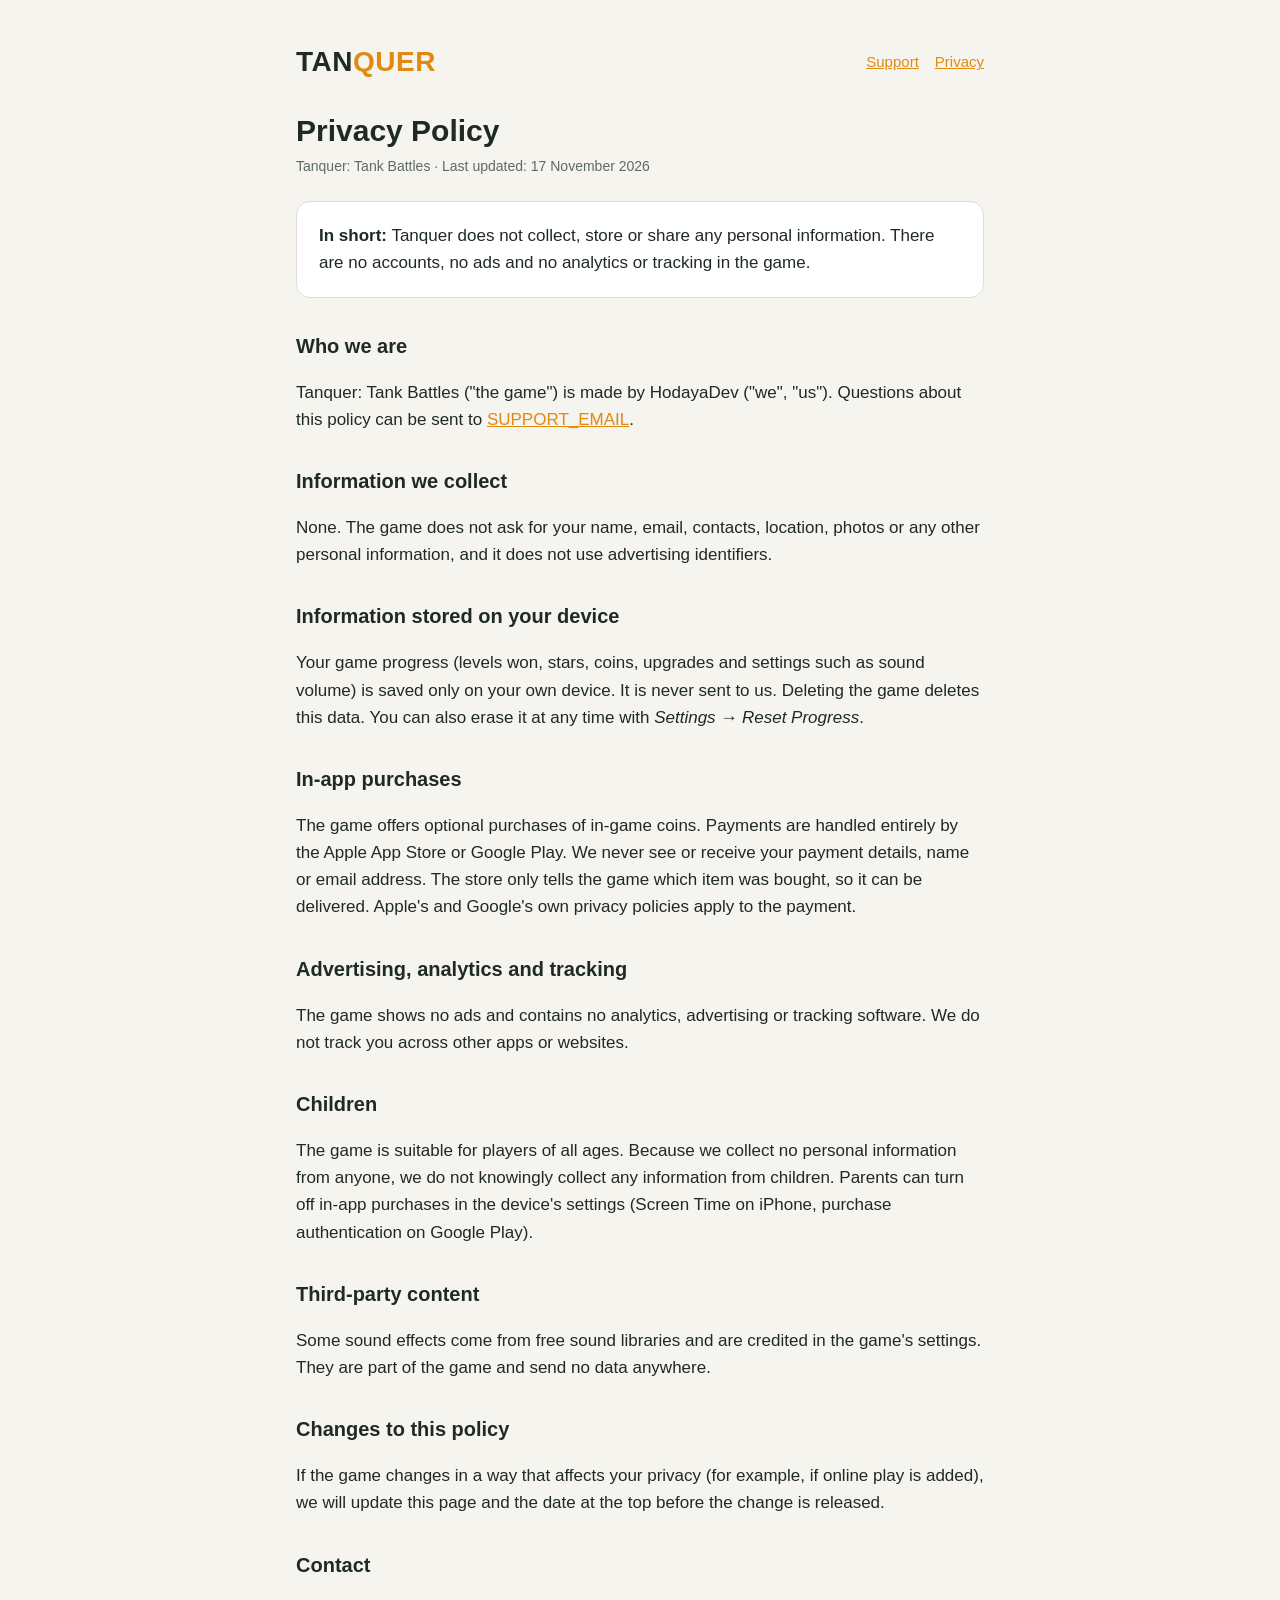
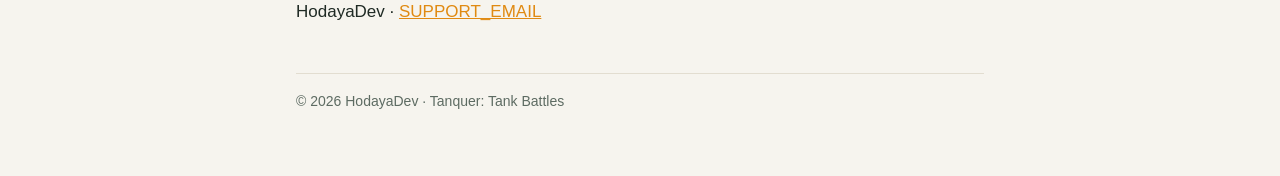
==== privacy.html @ f0acc4b1 "Tanquer support page and privacy policy Co-Authored-By: Claude Opus 5.5 <noreply@anthropic.com>" ====
<!doctype html>
<html lang="en">
<head>
<meta charset="utf-8">
<meta name="viewport" content="width=device-width, initial-scale=1">
<title>Tanquer Privacy Policy</title>
<link rel="stylesheet" href="style.css">
</head>
<body>
<main>
<header><div class="logo">TAN<span>QUER</span></div><nav><a href="index.html">Support</a><a href="privacy.html">Privacy</a></nav></header>

<h1>Privacy Policy</h1>
<p class="date">Tanquer: Tank Battles · Last updated: 17 November 2026</p>

<div class="card"><strong>In short:</strong> Tanquer does not collect, store or share any personal information. There are no accounts, no ads and no analytics or tracking in the game.</div>

<h2>Who we are</h2>
<p>Tanquer: Tank Battles ("the game") is made by HodayaDev ("we", "us"). Questions about this policy can be sent to <a href="mailto:SUPPORT_EMAIL">SUPPORT_EMAIL</a>.</p>

<h2>Information we collect</h2>
<p>None. The game does not ask for your name, email, contacts, location, photos or any other personal information, and it does not use advertising identifiers.</p>

<h2>Information stored on your device</h2>
<p>Your game progress (levels won, stars, coins, upgrades and settings such as sound volume) is saved only on your own device. It is never sent to us. Deleting the game deletes this data. You can also erase it at any time with <em>Settings → Reset Progress</em>.</p>

<h2>In-app purchases</h2>
<p>The game offers optional purchases of in-game coins. Payments are handled entirely by the Apple App Store or Google Play. We never see or receive your payment details, name or email address. The store only tells the game which item was bought, so it can be delivered. Apple's and Google's own privacy policies apply to the payment.</p>

<h2>Advertising, analytics and tracking</h2>
<p>The game shows no ads and contains no analytics, advertising or tracking software. We do not track you across other apps or websites.</p>

<h2>Children</h2>
<p>The game is suitable for players of all ages. Because we collect no personal information from anyone, we do not knowingly collect any information from children. Parents can turn off in-app purchases in the device's settings (Screen Time on iPhone, purchase authentication on Google Play).</p>

<h2>Third-party content</h2>
<p>Some sound effects come from free sound libraries and are credited in the game's settings. They are part of the game and send no data anywhere.</p>

<h2>Changes to this policy</h2>
<p>If the game changes in a way that affects your privacy (for example, if online play is added), we will update this page and the date at the top before the change is released.</p>

<h2>Contact</h2>
<p>HodayaDev · <a href="mailto:SUPPORT_EMAIL">SUPPORT_EMAIL</a></p>

<footer>© 2026 HodayaDev · Tanquer: Tank Battles</footer>
</main>
</body>
</html>
---- style.css ----
:root{--bg:#f6f4ee;--card:#ffffff;--ink:#1f2a24;--muted:#5d6b62;--accent:#e08a12;--line:#e2ddd0}
@media (prefers-color-scheme:dark){:root{--bg:#141a16;--card:#1d2520;--ink:#eef2ee;--muted:#a3b0a7;--accent:#f2a33a;--line:#2d3831}}
*{box-sizing:border-box}
body{margin:0;background:var(--bg);color:var(--ink);font:17px/1.6 -apple-system,BlinkMacSystemFont,"Segoe UI",Roboto,Helvetica,Arial,sans-serif}
main{max-width:720px;margin:0 auto;padding:40px 16px 64px}
header{display:flex;align-items:center;gap:14px;margin-bottom:28px}
header .logo{font-weight:900;font-size:28px;letter-spacing:.5px}
header .logo span{color:var(--accent)}
nav{margin-left:auto;display:flex;gap:16px;font-size:15px}
a{color:var(--accent)}
h1{font-size:30px;line-height:1.2;margin:0 0 6px}
h2{font-size:20px;margin:32px 0 8px}
.date{color:var(--muted);font-size:14px;margin:0 0 24px}
.card{background:var(--card);border:1px solid var(--line);border-radius:14px;padding:20px 22px;margin:16px 0}
.mail{font-size:20px;font-weight:700}
ul{padding-left:22px}
footer{margin-top:48px;color:var(--muted);font-size:14px;border-top:1px solid var(--line);padding-top:16px}
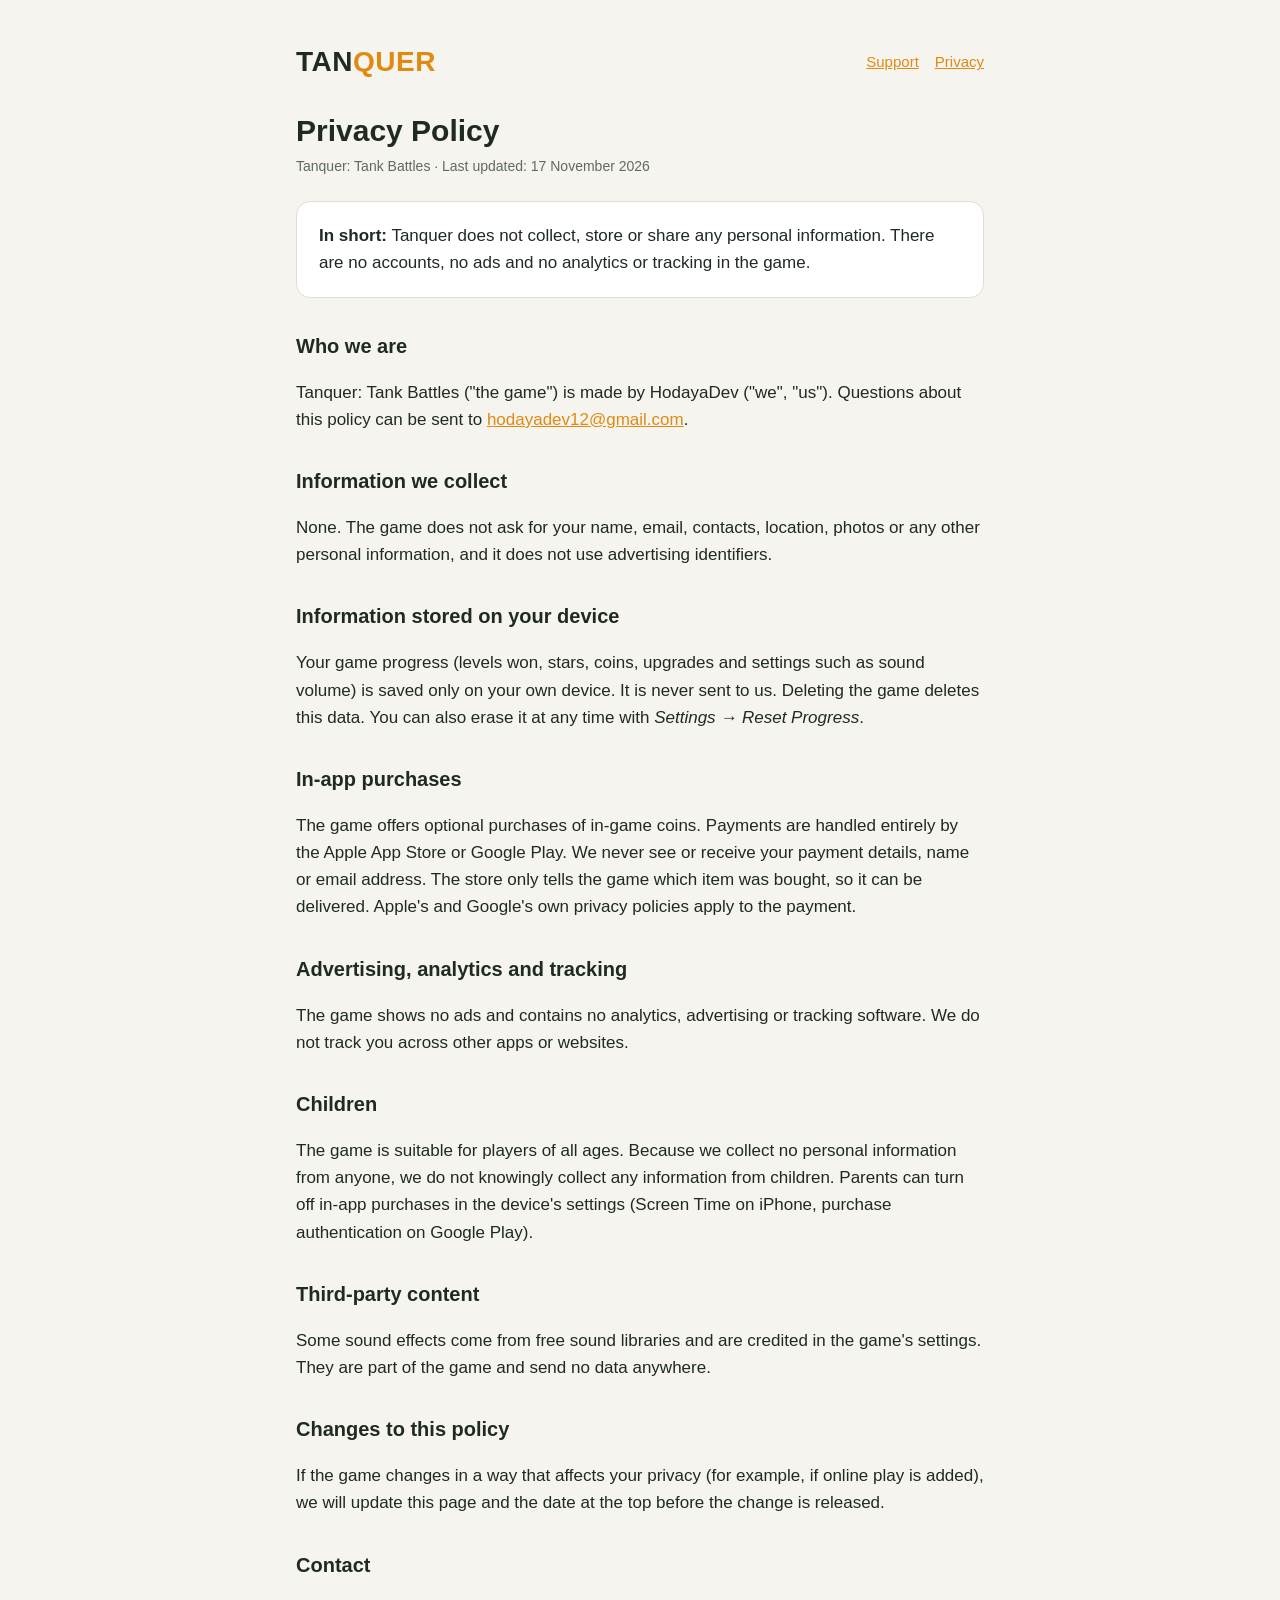
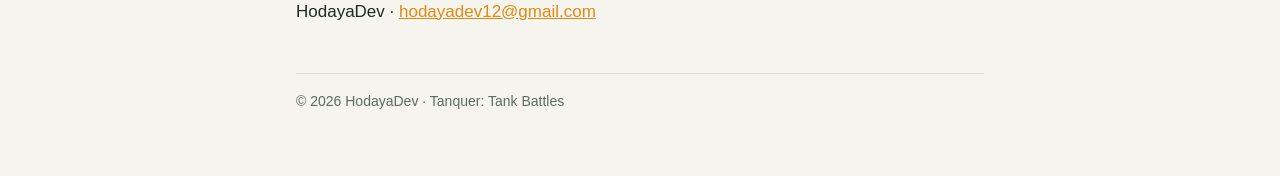
==== commit a933d65d: "Support email: hodayadev12@gmail.com" ====
--- a/privacy.html
+++ b/privacy.html
@@ -16,7 +16,7 @@
 <div class="card"><strong>In short:</strong> Tanquer does not collect, store or share any personal information. There are no accounts, no ads and no analytics or tracking in the game.</div>
 
 <h2>Who we are</h2>
-<p>Tanquer: Tank Battles ("the game") is made by HodayaDev ("we", "us"). Questions about this policy can be sent to <a href="mailto:SUPPORT_EMAIL">SUPPORT_EMAIL</a>.</p>
+<p>Tanquer: Tank Battles ("the game") is made by HodayaDev ("we", "us"). Questions about this policy can be sent to <a href="mailto:hodayadev12@gmail.com">hodayadev12@gmail.com</a>.</p>
 
 <h2>Information we collect</h2>
 <p>None. The game does not ask for your name, email, contacts, location, photos or any other personal information, and it does not use advertising identifiers.</p>
@@ -40,7 +40,7 @@
 <p>If the game changes in a way that affects your privacy (for example, if online play is added), we will update this page and the date at the top before the change is released.</p>
 
 <h2>Contact</h2>
-<p>HodayaDev · <a href="mailto:SUPPORT_EMAIL">SUPPORT_EMAIL</a></p>
+<p>HodayaDev · <a href="mailto:hodayadev12@gmail.com">hodayadev12@gmail.com</a></p>
 
 <footer>© 2026 HodayaDev · Tanquer: Tank Battles</footer>
 </main>
